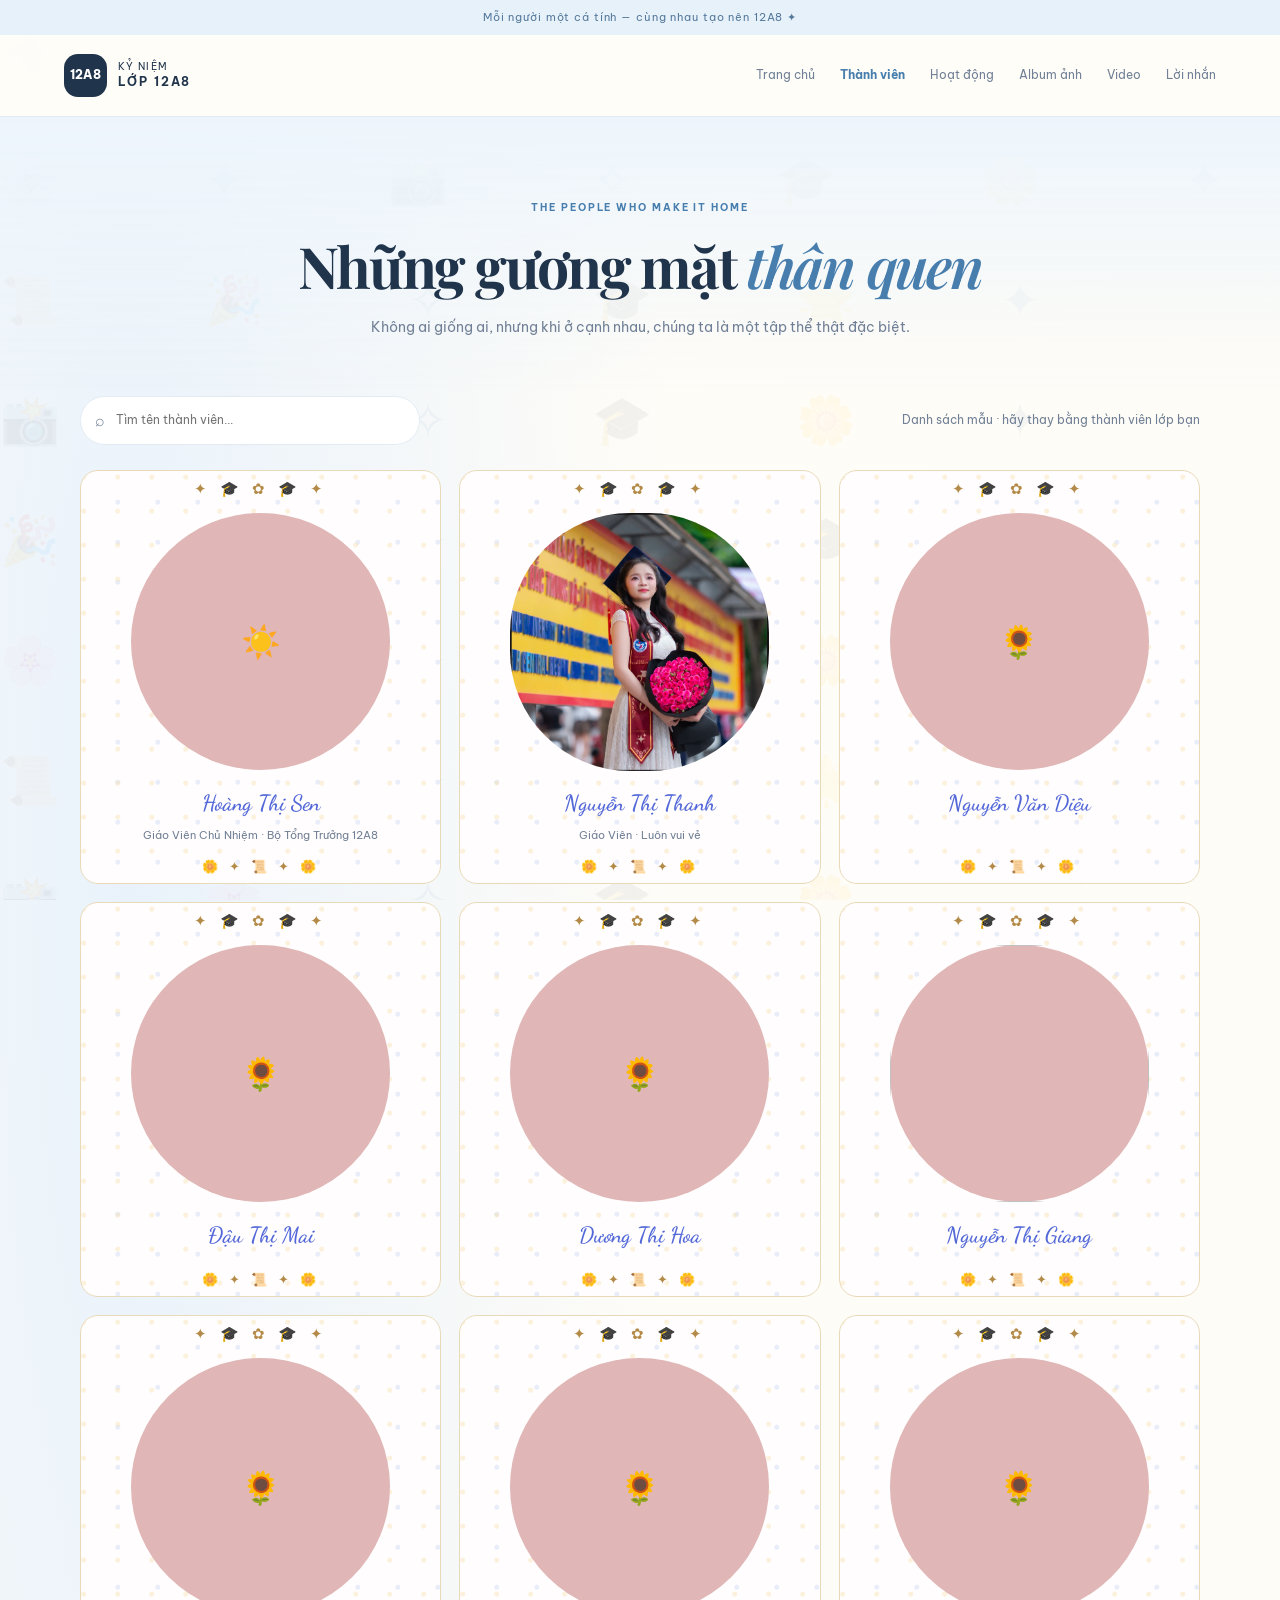
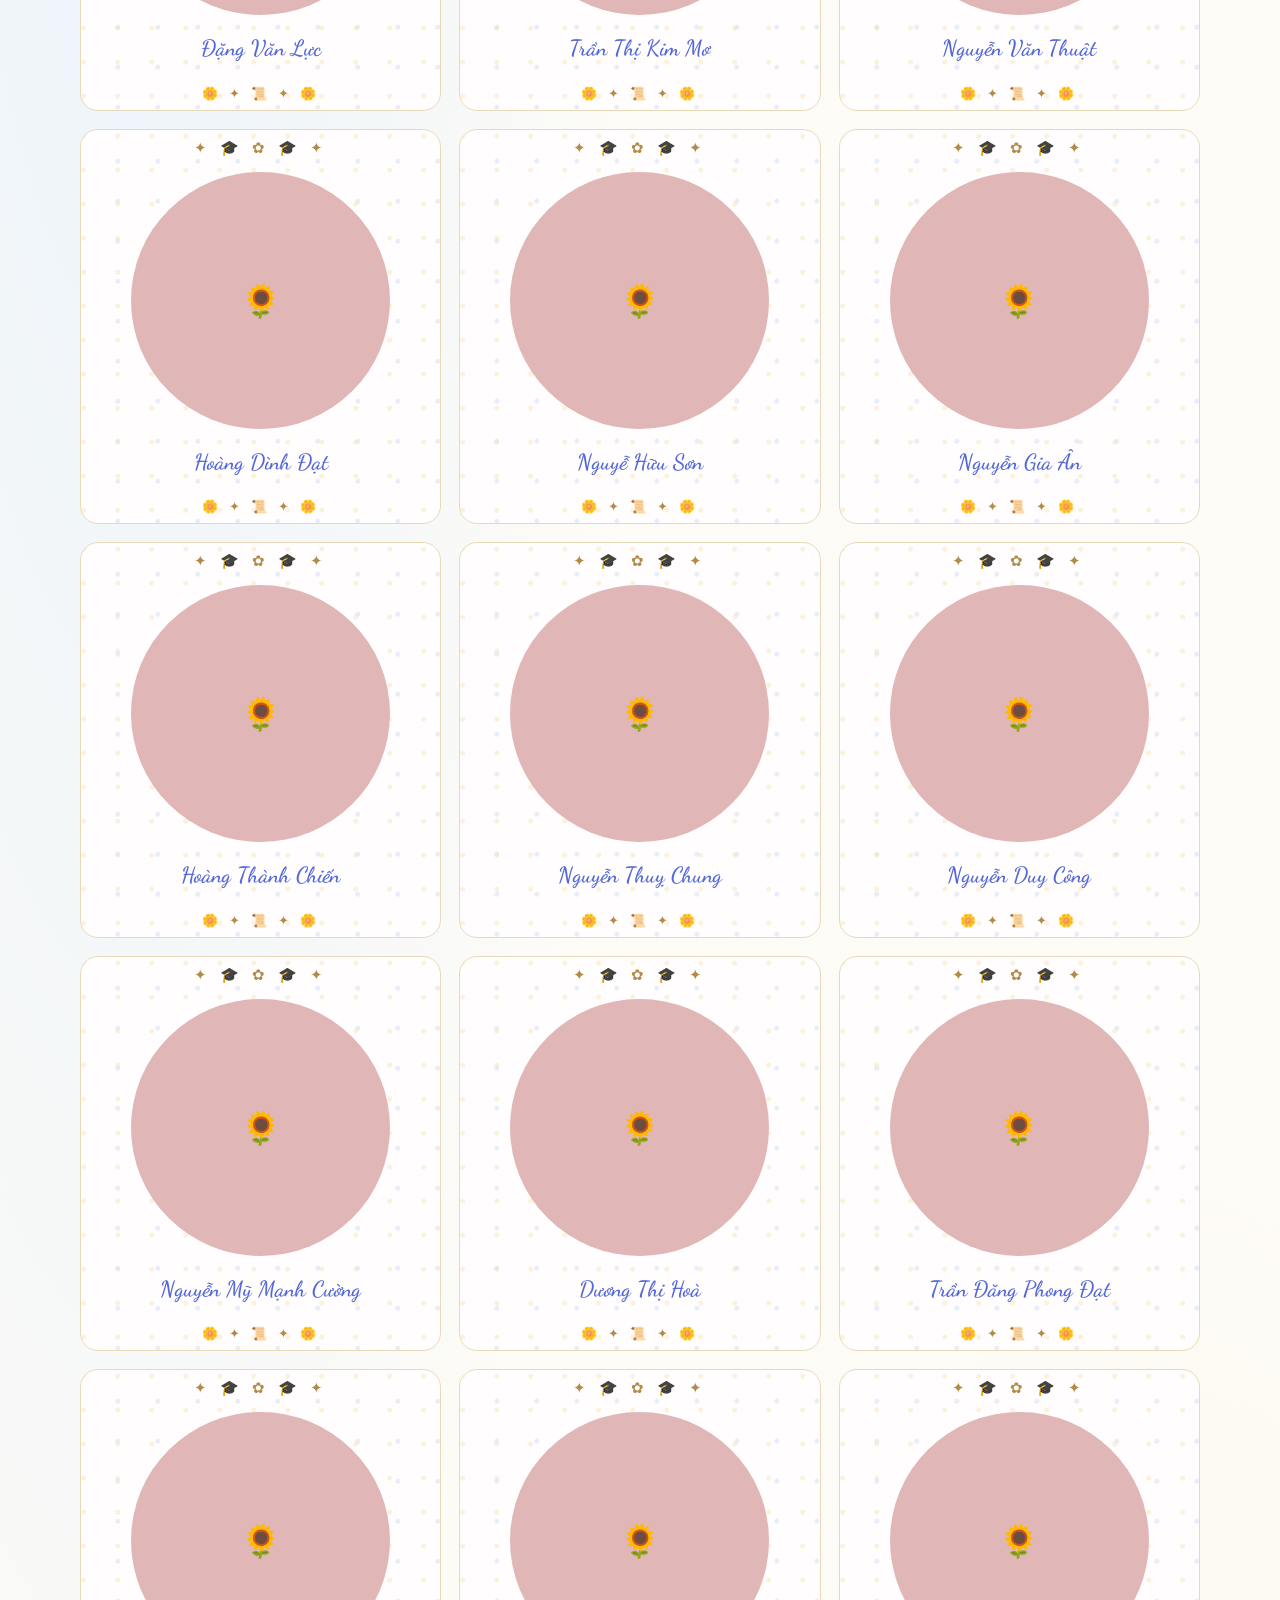
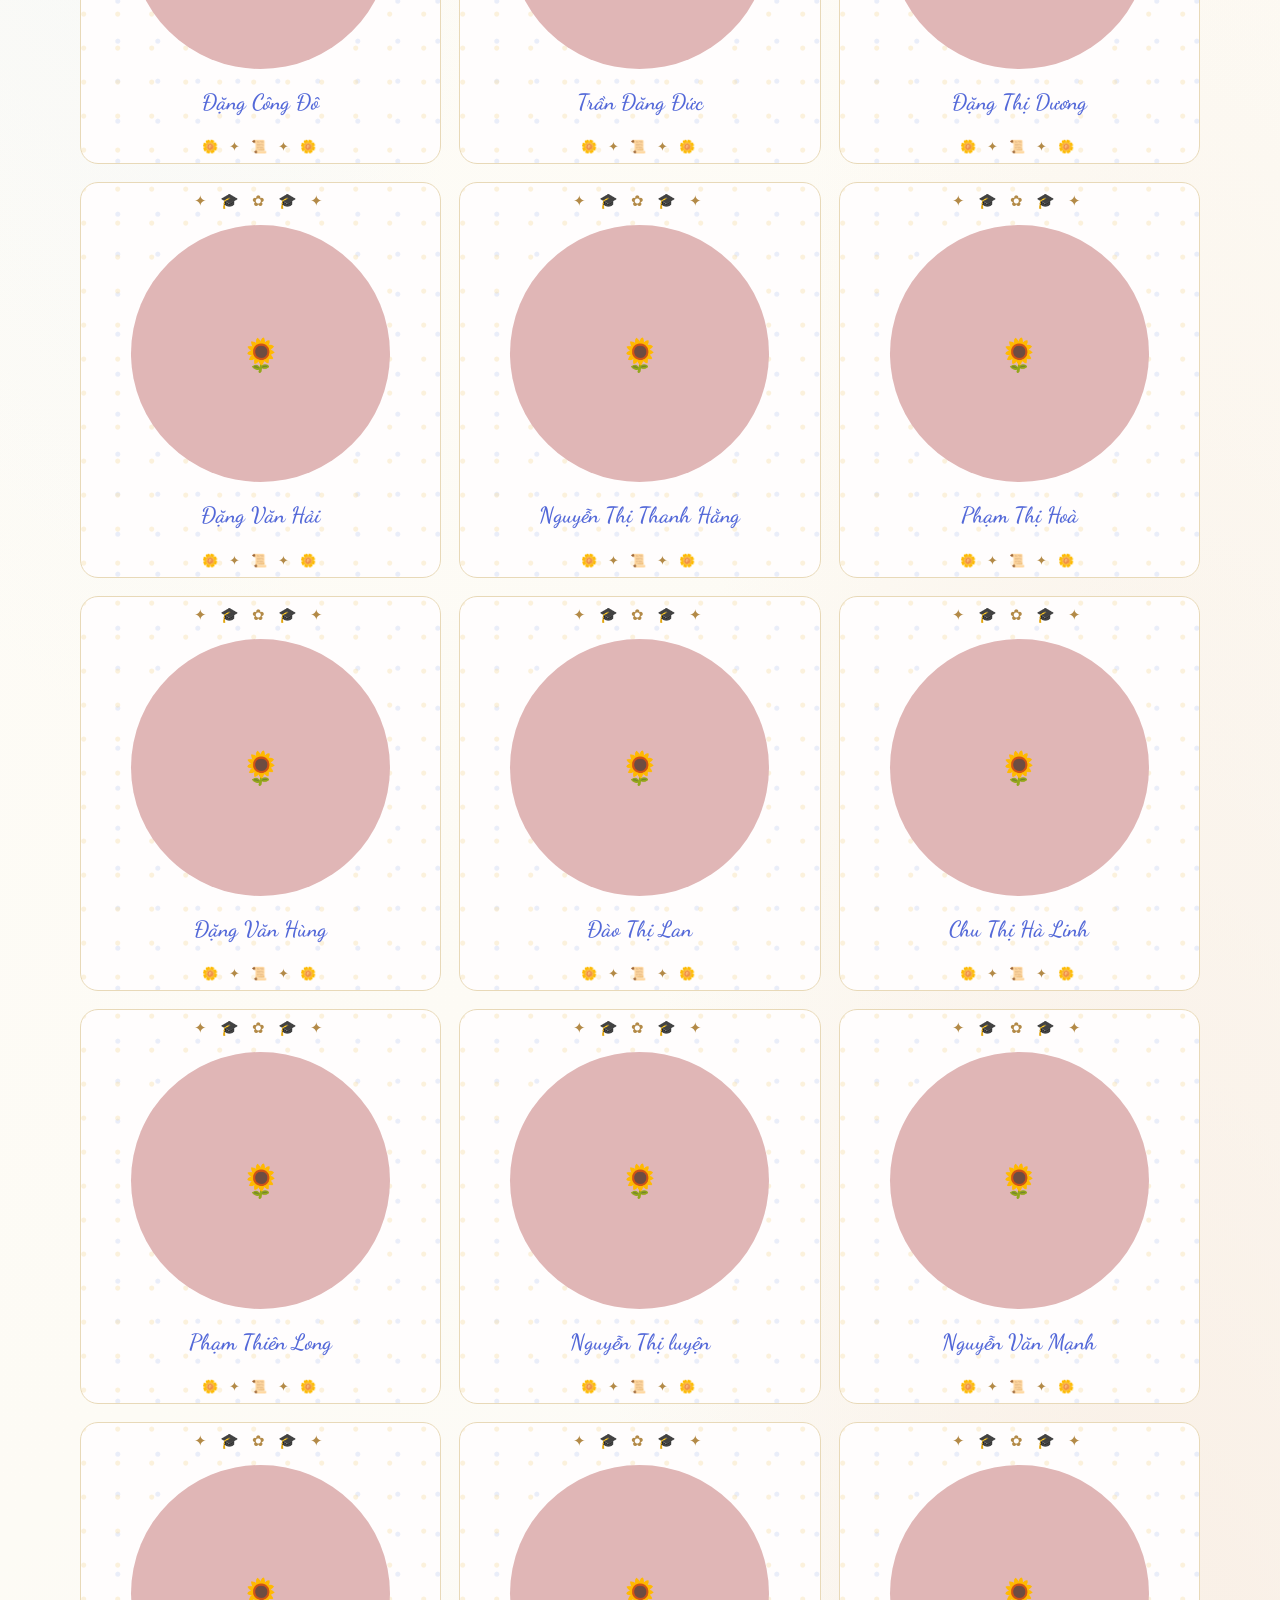
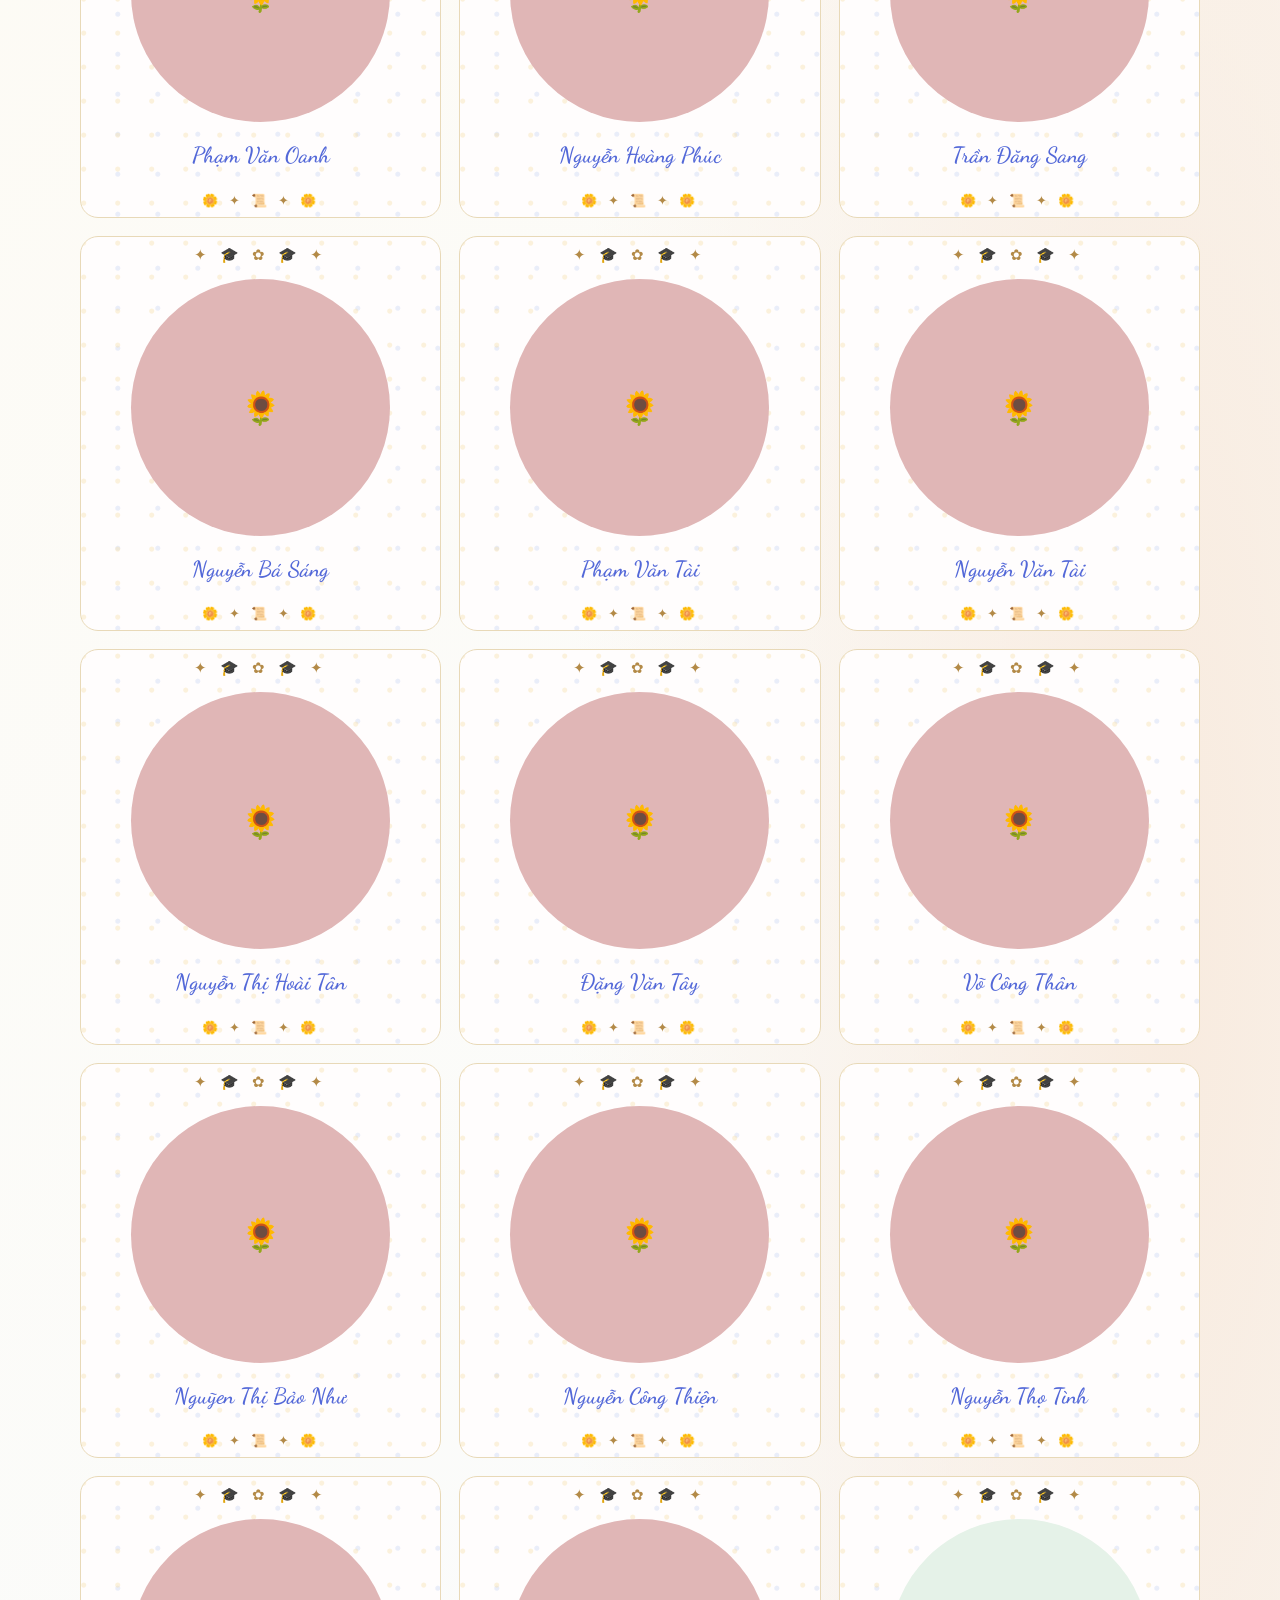
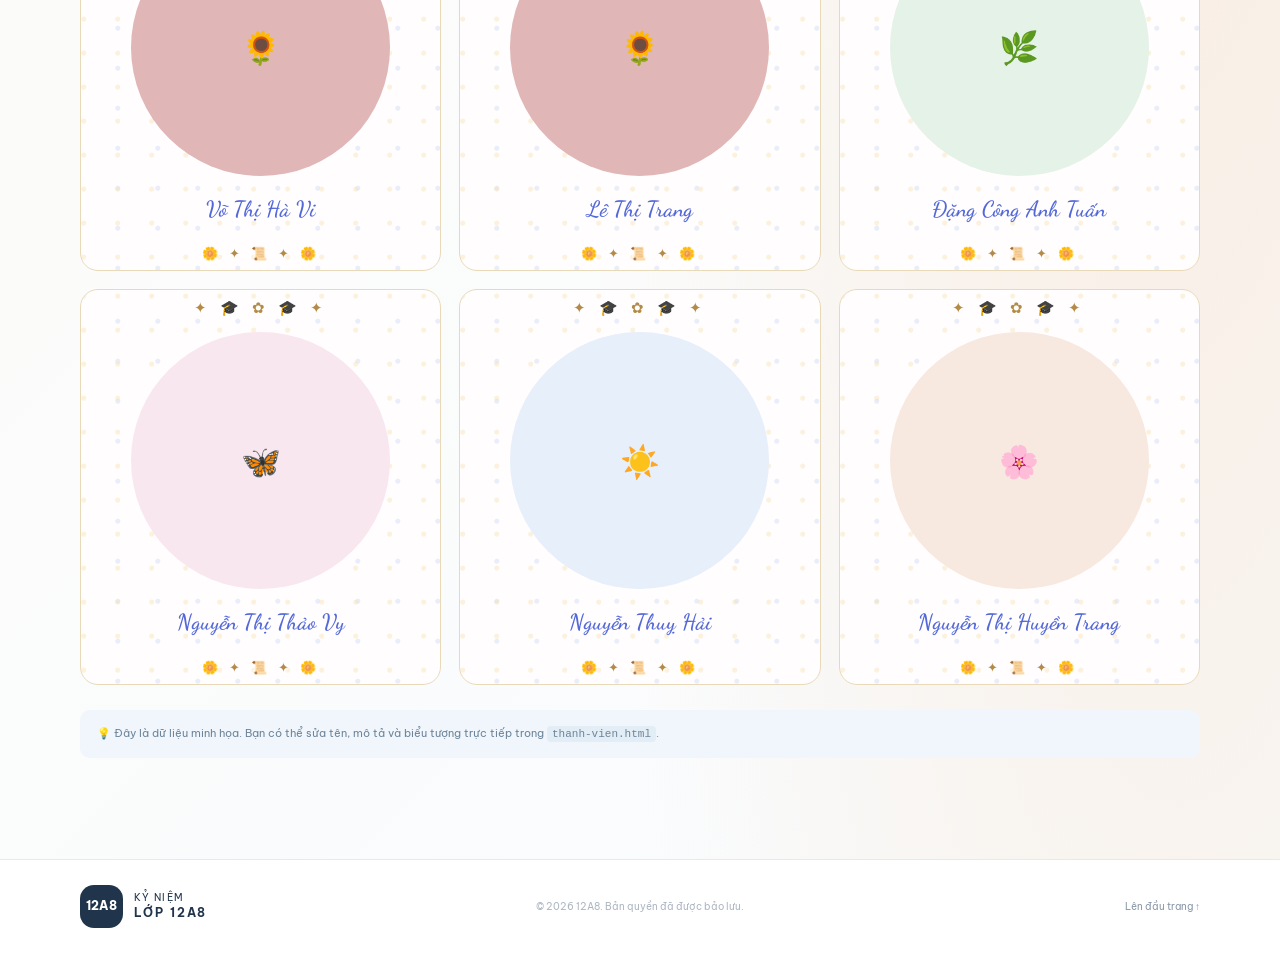
==== thanh-vien.html @ 81871ee1 "Cập nhật: sửa đường dẫn CSS & thêm .nojekyll" ====
<!doctype html>
<html lang="vi">
  <head>
    <meta charset="utf-8">
    <meta name="viewport" content="width=device-width, initial-scale=1">
    <title>Thành viên | Kỷ niệm lớp 12A8</title>
    <link rel="preconnect" href="https://fonts.googleapis.com">
    <link rel="preconnect" href="https://fonts.gstatic.com" crossorigin>
    <link href="https://fonts.googleapis.com/css2?family=Be+Vietnam+Pro:wght@400;500;600;700;800&family=Dancing+Script:wght@500;600;700&family=Playfair+Display:wght@600;700&display=swap" rel="stylesheet">
    <link rel="stylesheet" href="assets/style.css">
    <script defer src="assets/app.js"></script>
  </head>
  <body id="top">
    <div class="announcement">Mỗi người một cá tính — cùng nhau tạo nên 12A8 ✦</div>
    <header class="site-header">
      <a class="brand" href="index.html"><span class="brand-mark">12A8</span><span>KỶ NIỆM <b>LỚP 12A8</b></span></a>
      <button class="menu-toggle" aria-label="Mở menu" aria-expanded="false">☰</button>
      <nav class="nav">
        <a href="index.html">Trang chủ</a>
        <a class="active" href="thanh-vien.html">Thành viên</a>
        <a href="hoat-dong.html">Hoạt động</a>
        <a href="album.html">Album ảnh</a>
        <a href="video.html">Video</a>
        <a href="loi-nhan.html">Lời nhắn</a>
      </nav>
    </header>
    <main>
      <section class="page-hero"><span class="eyebrow">THE PEOPLE WHO MAKE IT HOME</span>
        <h1>Những gương mặt <em>thân quen</em></h1>
        <p>Không ai giống ai, nhưng khi ở cạnh nhau, chúng ta là một tập thể thật đặc biệt.</p>
      </section>
      <section class="section wrap">
        <div class="toolbar"><label class="search-box">⌕ <input id="memberSearch" type="search" placeholder="Tìm tên thành viên..."></label><span class="muted" id="memberCount">Danh sách mẫu · hãy thay bằng thành viên lớp bạn</span></div>
        <div class="member-grid" id="memberGrid">
          <article class="member-card">
            <div class="member-avatar avatar-a">☀️</div>
            <h3>Hoàng Thị Sen</h3>
            <p>Giáo Viên Chủ Nhiệm · Bộ Tổng Trưởng 12A8</p>
          </article>
          <article class="member-card">
            <div class="member-avatar avatar-b">
              <img src="assets/image.png" alt=>
            </div>
            <h3>Nguyễn Thị Thanh</h3>
            <p>Giáo Viên · Luôn vui vẻ</p>
          </article>
          <article class="member-card">
            <div class="member-avatar avatar-a">🌻</div>
            <h3>Nguyễn Văn Diệu</h3>
            <p></p>
          </article>
          <article class="member-card">
            <div class="member-avatar avatar-a">🌻</div>
            <h3>Đậu Thị Mai</h3>
            <p></p>
          </article>
          <article class="member-card">
            <div class="member-avatar avatar-a">🌻</div>
            <h3>Dương Thị Hoa</h3>
            <p></p>
          </article>
          <article class="member-card">
            <div class="member-avatar avatar-a"><img src="https://6aec8e7f636bf09493c4858d.imgix.net/sandbox/nguyenthigiang.png" alt="" /></div>
            <h3>Nguyễn Thị Giang</h3>
            <p></p>
          </article>
          <article class="member-card">
            <div class="member-avatar avatar-a">🌻</div>
           <h3>Đặng Văn Lực</h3>
            <p></p>
          </article>
          <article class="member-card">
            <div class="member-avatar avatar-a">🌻</div>
            <h3>Trần Thị Kim Mơ</h3>
            <p></p>
          </article>
          <article class="member-card">
            <div class="member-avatar avatar-a">🌻</div>
            <h3>Nguyễn Văn Thuật</h3>
            <p></p>
          </article>
          <article class="member-card">
            <div class="member-avatar avatar-a">🌻</div>
            <h3>Hoàng Dình Đạt</h3>
            <p></p>
          </article>
          <article class="member-card">
            <div class="member-avatar avatar-a">🌻</div>
            <h3>Nguyễ Hữu Sơn</h3>
            <p></p>
          </article>
          <article class="member-card">
            <div class="member-avatar avatar-a">🌻</div>
            <h3>Nguyễn Gia Ân</h3>
            <p></p>
          </article>
          <article class="member-card">
            <div class="member-avatar avatar-a">🌻</div>
            <h3>Hoàng Thành Chiến</h3>
            <p></p>
          </article>
          <article class="member-card">
            <div class="member-avatar avatar-a">🌻</div>
            <h3>Nguyễn Thuỵ Chung</h3>
            <p></p>
          </article>
          <article class="member-card">
            <div class="member-avatar avatar-a">🌻</div>
            <h3>Nguyễn Duy Công</h3>
            <p></p>
          </article>
          <article class="member-card">
            <div class="member-avatar avatar-a">🌻</div>
            <h3>Nguyễn Mỹ Mạnh Cường</h3>
            <p></p>
          </article>
          <article class="member-card">
            <div class="member-avatar avatar-a">🌻</div>
            <h3>Dương Thị Hoà</h3>
            <p></p>
          </article>
          <article class="member-card">
            <div class="member-avatar avatar-a">🌻</div>
            <h3>Trần Đăng Phong Đạt</h3>
            <p></p>
          </article>
          <article class="member-card">
            <div class="member-avatar avatar-a">🌻</div>
            <h3>Đặng Công Đô</h3>
            <p></p>
          </article>
          <article class="member-card">
            <div class="member-avatar avatar-a">🌻</div>
            <h3>Trần Đăng Đức</h3>
            <p></p>
          </article>
          <article class="member-card">
            <div class="member-avatar avatar-a">🌻</div>
            <h3>Đặng Thị Dương</h3>
            <p></p>
          </article>
          <article class="member-card">
            <div class="member-avatar avatar-a">🌻</div>
            <h3>Đặng Văn Hải</h3>
            <p></p>
          </article>
          <article class="member-card">
            <div class="member-avatar avatar-a">🌻</div>
            <h3>Nguyễn Thị Thanh Hằng</h3>
            <p></p>
          </article>
          <article class="member-card">
            <div class="member-avatar avatar-a">🌻</div>
            <h3>Phạm Thị Hoà</h3>
            <p></p>
          </article>
          <article class="member-card">
            <div class="member-avatar avatar-a">🌻</div>
            <h3>Đặng Văn Hùng</h3>
            <p></p>
          </article>
          <article class="member-card">
            <div class="member-avatar avatar-a">🌻</div>
            <h3>Đào Thị Lan</h3>
            <p></p>
          </article>
          <article class="member-card">
            <div class="member-avatar avatar-a">🌻</div>
            <h3>Chu Thị Hà Linh</h3>
            <p></p>
          </article>
          <article class="member-card">
            <div class="member-avatar avatar-a">🌻</div>
            <h3>Phạm Thiên Long</h3>
            <p></p>
          </article>
          <article class="member-card">
            <div class="member-avatar avatar-a">🌻</div>
            <h3>Nguyễn Thị luyện</h3>
            <p></p>
          </article>
          <article class="member-card">
            <div class="member-avatar avatar-a">🌻</div>
            <h3>Nguyễn Văn Mạnh</h3>
            <p></p>
          </article>
          <article class="member-card">
            <div class="member-avatar avatar-a">🌻</div>
            <h3>Phạm Văn Oanh</h3>
            <p></p>
          </article>
          <article class="member-card">
            <div class="member-avatar avatar-a">🌻</div>
            <h3>Nguyễn Hoàng Phúc</h3>
            <p></p>
          </article>
          <article class="member-card">
            <div class="member-avatar avatar-a">🌻</div>
            <h3>Trần Đăng Sang</h3>
            <p></p>
          </article>
          <article class="member-card">
            <div class="member-avatar avatar-a">🌻</div>
            <h3>Nguyễn Bá Sáng</h3>
            <p></p>
          </article>
          <article class="member-card">
            <div class="member-avatar avatar-a">🌻</div>
            <h3>Phạm Văn Tài</h3>
            <p></p>
          </article>
          <article class="member-card">
            <div class="member-avatar avatar-a">🌻</div>
            <h3>Nguyễn Văn Tài</h3>
            <p></p>
          </article>
          <article class="member-card">
            <div class="member-avatar avatar-a">🌻</div>
            <h3>Nguyễn Thị Hoài Tân</h3>
            <p></p>
          </article>
          <article class="member-card">
            <div class="member-avatar avatar-a">🌻</div>
            <h3>Đặng Văn Tây</h3>
            <p></p>
          </article>
          <article class="member-card">
            <div class="member-avatar avatar-a">🌻</div>
            <h3>Võ Công Thân</h3>
            <p></p>
          </article>
          <article class="member-card">
            <div class="member-avatar avatar-a">🌻</div>
            <h3>Nguỹen Thị Bảo Như</h3>
            <p></p>
          </article>
          <article class="member-card">
            <div class="member-avatar avatar-a">🌻</div>
            <h3>Nguyễn Công Thiện</h3>
            <p></p>
          </article>
          <article class="member-card">
            <div class="member-avatar avatar-a">🌻</div>
            <h3>Nguyễn Thọ Tình</h3>
            <p></p>
          </article>
          <article class="member-card">
            <div class="member-avatar avatar-a">🌻</div>
            <h3>Võ Thị Hà Vi</h3>
            <p></p>
          </article>
          <article class="member-card">
            <div class="member-avatar avatar-a">🌻</div>
            <h3>Lê Thị Trang</h3>
            <p></p>
          </article>
          <article class="member-card">
            <div class="member-avatar avatar-b">🌿</div>
            <h3>Đặng Công Anh Tuấn</h3>
            <p></p>
          </article>
          <article class="member-card">
            <div class="member-avatar avatar-c">🦋</div>
            <h3>Nguyễn Thị Thảo Vy</h3>
            <p></p>
          </article>
          <article class="member-card">
            <div class="member-avatar avatar-d">☀️</div>
            <h3>Nguyễn Thuỵ Hải</h3>
            <p></p>
          </article>
          <article class="member-card">
            <div class="member-avatar avatar-e">🌸</div>
            <h3>Nguyễn Thị Huyền Trang</h3>
            <p></p>
          </article>
        </div>
        <p class="tip">💡 Đây là dữ liệu minh họa. Bạn có thể sửa tên, mô tả và biểu tượng trực tiếp trong <code>thanh-vien.html</code>.</p>
      </section>
    </main>
    <footer class="footer">
      <div class="wrap footer-inner footer-members">
        <a class="brand" href="index.html"><span class="brand-mark">12A8</span><span>KỶ NIỆM <b>LỚP 12A8</b></span></a>
        <p class="copyright-line">© <span class="copyright-year"></span> 12A8. Bản quyền đã được bảo lưu.</p>
        <a href="#top">Lên đầu trang ↑</a>
      </div>
    </footer>
  </body>
</html>
---- assets/style.css ----
/* KỶ NIỆM LỚP 12A8 — pastel editorial theme */
:root {
  --ink:#20344b;
  --muted:#718096;
  --blue:#8eb8df;
  --blue-dark:#477eae;
  --pale:#edf5fc;
  --cream:#fffdf8;
  --line:#e2ebf3;
  --pink:#f6dfe5;
  --shadow:0 18px 55px rgba(53,91,126,.12)
}
* {
  box-sizing:border-box
}
html {
  scroll-behavior:smooth
}
body {
  position:relative;
  isolation:isolate;
  margin:0;
  background:
    radial-gradient(ellipse at 10% 12%,#e9f2fb 0,transparent 34rem),
    radial-gradient(ellipse at 92% 78%,#f8ebdf 0,transparent 38rem),
    linear-gradient(135deg,#fffdf8,#fdfbf5 55%,#f9fcff);
  color:var(--ink);
  font-family:"Be Vietnam Pro",sans-serif;
  line-height:1.7
}
body::before {
  content:"🎓　✦　📜　✧　🌟　🎓　🌸　✦　📸　✧　🎓　🌼　✦　📜　🎉　✧　🎓　🌟　✦　📸　🌸　✧　🎓　🌼　✦　🎉　📜　✧　🌟　🎓　✦　🌸　📸　✧　🎓　🌼　✦　📜　🎉　✧　🎓　🌟　✦　📸　🌸　✧　🎓　🌼";
  position:fixed;
  inset:0;
  z-index:-1;
  overflow:hidden;
  color:#477eae;
  opacity:.055;
  font-size:clamp(24px,4vw,48px);
  line-height:2.5;
  letter-spacing:clamp(10px,4vw,48px);
  pointer-events:none;
  user-select:none
}
a {
  color:inherit;
  text-decoration:none
}
img {
  display:block;
  max-width: 400%;
  max-height: 260px;
}
button,input,textarea {
  font:inherit
}
.announcement {
  text-align:center;
  padding:8px 16px;
  background:#e7f1fa;
  color:#54799b;
  font-size:11px;
  letter-spacing:.08em
}
.site-header {
  height:82px;
  padding:0 max(5vw,22px);
  display:flex;
  align-items:center;
  justify-content:space-between;
  background:rgba(255,253,248,.94);
  border-bottom:1px solid var(--line);
  position:sticky;
  top:0;
  z-index:20;
  backdrop-filter:blur(14px)
}
.brand {
  display:flex;
  align-items:center;
  gap:11px;
  font-size:10px;
  letter-spacing:.13em;
  line-height:1.4
}
.brand b {
  display:block;
  font-size:12px;
  letter-spacing:.16em
}
.brand-mark {
  width:43px;
  height:43px;
  border-radius:14px;
  background:var(--ink);
  color:white;
  display:grid;
  place-items:center;
  font-size:12px;
  font-weight:800;
  letter-spacing:.04em
}
.nav {
  display:flex;
  gap:25px;
  align-items:center
}
.nav a {
  font-size:12px;
  color:#718096;
  transition:.2s
}
.nav a:hover,.nav a.active {
  color:var(--blue-dark);
  font-weight:700
}
.menu-toggle {
  display:none;
  border:0;
  background:var(--pale);
  border-radius:10px;
  padding:8px 12px;
  color:var(--ink);
  font-size:20px
}
.wrap {
  width:min(1120px,90%);
  margin-inline:auto
}
.hero {
  width:min(1120px,90%);
  margin:70px auto 65px;
  display:grid;
  grid-template-columns:1fr 1fr;
  gap:60px;
  align-items:center;
  min-height:475px
}
.eyebrow {
  font-size:10px;
  font-weight:700;
  letter-spacing:.19em;
  color:var(--blue-dark)
}
h1,h2,p {
  margin-top:0
}
.h3 {
  font-style: oblique;
}
.hero h1,.page-hero h1 {
  font-family:"Playfair Display",serif;
  font-size:clamp(42px,5.5vw,69px);
  line-height:1.12;
  letter-spacing:-.04em;
  margin:22px 0
}
.hero h1 em,.page-hero h1 em,h2 em {
  color:var(--blue-dark);
  font-weight:600
}
.hero-copy>p,.page-hero>p {
  max-width:490px;
  color:var(--muted);
  font-size:14px;
  line-height:2
}
.hero-actions {
  display:flex;
  align-items:center;
  gap:25px;
  margin-top:28px
}
.btn {
  display:inline-flex;
  align-items:center;
  justify-content:center;
  gap:14px;
  border-radius:999px;
  padding:13px 21px;
  font-size:12px;
  font-weight:700;
  border:1px solid transparent;
  cursor:pointer;
  transition:.2s
}
.btn:hover {
  transform:translateY(-2px)
}
.btn-primary {
  background:var(--ink);
  color:white;
  box-shadow:0 10px 22px #20344b22
}
.btn-outline {
  border-color:#b8cfe2;
  color:var(--blue-dark);
  background:white
}
.text-link {
  font-size:12px;
  font-weight:700;
  color:var(--blue-dark)
}
.hero-note {
  display:flex;
  align-items:center;
  gap:12px;
  margin-top:40px;
  color:#8493a4;
  font-size:10px
}
.avatar-stack {
  display:flex
}
.avatar-stack i {
  font-style:normal;
  width:27px;
  height:27px;
  border-radius:50%;
  display:grid;
  place-items:center;
  background:#e5f0fa;
  border:2px solid var(--cream);
  margin-right:-6px
}
.hero-art {
  height:420px;
  position:relative;
  display:grid;
  place-items:center
}
.sun {
  position:absolute;
  width:330px;
  height:330px;
  border-radius:50%;
  background:#f5e9dc;
  right:5%;
  top:5%
}
.photo-frame {
  width:75%;
  height:82%;
  border:0;
  padding:12px 12px 42px;
  background:white;
  box-shadow:var(--shadow);
  transform:rotate(4deg);
  position:relative;
  z-index:1;
  cursor:pointer
}
.photo-frame:focus-visible {
  outline:3px solid var(--blue-dark);
  outline-offset:5px
}
.photo-frame img {
  width:100%;
  height:100%;
  object-fit:cover;
  transition:opacity .35s ease
}
.photo-label {
  position:absolute;
  bottom:9px;
  left:0;
  right:0;
  text-align:center;
  font-family:"Playfair Display",serif;
  font-style:italic;
  color:#718096
}
.float-tag {
  position:absolute;
  z-index:2;
  background:white;
  padding:10px 15px;
  border-radius:12px;
  box-shadow:var(--shadow);
  font-size:11px;
  color:var(--blue-dark)
}
.tag-one {
  top:15%;
  left:0;
  transform:rotate(-15deg)
}
.tag-two {
  right:0;
  bottom:15px;
  transform:rotate(15deg)
}
.scribble {
  position:absolute;
  right:5%;
  top:0;
  font-size:65px;
  color:#d9aeb9;
  transform:rotate(15deg)
}
.stats {
  display:grid;
  grid-template-columns:repeat(4,1fr);
  border-block:1px solid var(--line);
  padding:26px 0;
  margin-bottom:95px
}
.stats div {
  display:flex;
  align-items:center;
  justify-content:center;
  gap:12px;
  border-right:1px solid var(--line)
}
.stats div:last-child {
  border:0
}
.stats strong {
  font-family:"Playfair Display",serif;
  font-size:24px;
  color:var(--blue-dark)
}
.stats span {
  font-size:11px;
  color:var(--muted)
}
.section {
  padding:0 0 90px
}
.section-heading {
  display:flex;
  justify-content:space-between;
  align-items:end;
  gap:20px;
  margin-bottom:30px
}
.section-heading h2,.message-form h2 {
  font-family:"Playfair Display",serif;
  font-size:clamp(27px,3.2vw,39px);
  line-height:1.2;
  margin:10px 0 0
}
.feature-grid {
  display:grid;
  grid-template-columns:1.35fr 1fr 1fr;
  gap:18px
}
.feature-card {
  height:310px;
  position:relative;
  overflow:hidden;
  border-radius:17px;
  background:var(--pale)
}
.feature-card img {
  width:100%;
  height:100%;
  object-fit:cover;
  transition:transform .5s
}
.feature-card:hover img {
  transform:scale(1.06)
}
.card-shade {
  position:absolute;
  inset:30% 0 0;
  background:linear-gradient(transparent,#14283ddd)
}
.feature-caption {
  position:absolute;
  bottom:22px;
  left:22px;
  right:18px;
  color:white;
  display:grid;
  gap:7px
}
body {
    margin: 0;
}
body {
    margin: 0;
}
/*đây là css cho ảnh động khi lướt xuống*/
.banner {
    width: 100%;
    height: auto;
    transform:translate3d(0,var(--banner-shift,0px),0);
    opacity:var(--banner-opacity,1);
    will-change:transform
}
.banner img {
    width: 100%;
    height: auto;
    max-width: 100%;
    max-height: none;
    object-fit: contain;
}

.content {
    padding: 30px;
}
.feature-caption small {
  font-size:9px;
  letter-spacing:.16em;
  opacity:.8
}
.feature-caption b {
  font-family:"Playfair Display",serif;
  font-size:19px
}
.quote-band {
  background:#eaf3fa;
  text-align:center;
  padding:65px 20px;
  margin-bottom:80px
}
.quote-band span {
  font-family:Georgia,serif;
  font-size:55px;
  color:#8fb4d5;
  line-height:.8
}
.quote-band p {
  font-family:"Playfair Display",serif;
  font-size:clamp(22px,3vw,32px);
  line-height:1.5;
  margin:12px 0;
  color:#35516b
}
.quote-band small {
  font-size:9px;
  letter-spacing:.2em;
  color:#7893aa
}
.muted {
  color:var(--muted);
  font-size:12px
}
.max-copy {
  max-width:570px;
  line-height:2
}
.footer {
  border-top:1px solid var(--line);
  padding:25px 0;
  background:#fff
}
.footer-inner {
  display:grid;
  grid-template-columns:1fr auto auto 1fr;
  align-items:center;
  gap:12px;
}
.footer-home {
  display:grid;
  grid-template-columns:1fr auto 1fr;
  text-align:center
}
.footer-inner > :last-child {
  justify-self:end
}
.footer-members {
  grid-template-columns:1fr auto 1fr
}
.footer-members > :first-child {
  grid-column:1;
  justify-self:start
}
.footer-members > .copyright-line {
  grid-column:2
}
.footer-members > :last-child {
  grid-column:3;
  grid-row:1;
  justify-self:end
}
.footer-activities {
  grid-template-columns:1fr auto 1fr
}
.footer-activities > :last-child {
  grid-column:3;
  justify-self:end
}
.footer-album {
  grid-template-columns:1fr auto 1fr
}
.footer-album > :last-child {
  grid-column:3;
  justify-self:end
}
.footer-video {
  grid-template-columns:1fr auto 1fr
}
.footer-video > :last-child {
  grid-column:3;
  justify-self:end
}
.footer-messages {
  grid-template-columns:1fr auto 1fr
}
.footer-messages > :last-child {
  grid-column:3;
  justify-self:end
}
.footer p,.footer a:not(.brand) {
  font-size:10px;
  color:#8a98a8;
  margin:0
}
.footer .copyright-line {
  opacity:.7;
  white-space:nowrap
}
.page-hero {
  text-align:center;
  padding:75px 20px 55px;
  background:linear-gradient(180deg,#edf5fc,transparent)
}
.page-hero h1 {
  font-size:clamp(38px,5vw,57px);
  margin:15px 0
}
.page-hero>p {
  margin:0 auto;
  max-width:620px
}
.toolbar {
  display:flex;
  justify-content:space-between;
  align-items:center;
  gap:20px;
  margin-bottom:25px
}
.search-box {
  display:flex;
  align-items:center;
  gap:9px;
  padding:10px 14px;
  border:1px solid var(--line);
  border-radius:999px;
  background:white;
  color:var(--muted);
  width:min(340px,100%)
}
.search-box input {
  border:0;
  outline:0;
  width:100%;
  font-size:12px
}
.member-grid {
  display:grid;
  grid-template-columns:repeat(3,1fr);
  gap:18px
}
.member-card {
  position:relative;
  overflow:hidden;
  background:
    radial-gradient(circle at 8% 18%,#f6dfaa66 0 2px,transparent 3px),
    radial-gradient(circle at 92% 78%,#c9d6f366 0 2px,transparent 3px),
    #fffdfd;
  background-size:34px 34px,40px 40px,auto;
  border:1px solid #e8d9b8;
  border-radius:18px;
  padding:42px 25px 38px;
  text-align:center;
  transition:.2s
}
.member-card::before {
  content:"✦  🎓  ✿  🎓  ✦";
  position:absolute;
  top:10px;
  left:0;
  right:0;
  color:#b38a47;
  font-size:15px;
  letter-spacing:5px;
  line-height:1;
  text-shadow:0 1px 5px #fff;
  pointer-events:none
}
.member-card::after {
  content:"🌼  ✦  📜  ✦  🌼";
  position:absolute;
  bottom:10px;
  left:0;
  right:0;
  color:#b38a47;
  font-size:13px;
  letter-spacing:4px;
  line-height:1;
  text-shadow:0 1px 5px #fff;
  pointer-events:none
}
.member-card:hover {
  transform:translateY(-4px);
  box-shadow:0 12px 30px #876b3b24
}
.member-avatar {
  width: 259px;
  height: 257px;
  border-radius:50%;
  display:grid;
  place-items:center;
  font-size:32px;
  margin:0 auto 15px
}
.member-avatar img {
  width:100%;
  height: 100%;
  border-radius: 120px;
  object-fit:cover
}
.avatar-a {
  background:#e0b6b6
}
.avatar-b {
  background:#e5f2e8
}
.avatar-c {
  background:#f9e7ef
}
.avatar-d {
  background:#e6effa
}
.avatar-e {
  background:#f7e9e0
}
.avatar-f {
  background:#e8e8f8
}
.member-card h3 {
  font-family:"Dancing Script",cursive;
  font-size:22px;
  font-weight:600;
  color:#5368d8;
  margin:0 0 4px
}
.member-card p {
  font-size:11px;
  color:var(--muted);
  margin:0
}
.tip {
  margin-top:25px;
  padding:14px 17px;
  background:#f0f6fb;
  border-radius:10px;
  color:#6d849a;
  font-size:11px
}
.tip code,.video-aside code {
  background:#e2edf6;
  padding:2px 5px;
  border-radius:4px
}
.timeline {
  max-width:850px;
  margin:auto
}
.timeline-item {
  display:grid;
  grid-template-columns:1fr 1fr;
  gap:45px;
  align-items:center;
  position:relative;
  margin-bottom:65px
}
.timeline-item.reverse .timeline-photo {
  order:2
}
.timeline-item.reverse>div:last-child {
  order:1
}
.timeline-photo {
  height:260px;
  border-radius:16px;
  overflow:hidden
}
.timeline-photo img {
  width:100%;
  height:100%;
  object-fit:cover
}
.timeline-item small {
  font-size:9px;
  letter-spacing:.14em;
  color:var(--blue-dark);
  font-weight:700
}
.timeline-item h2 {
  font-family:"Playfair Display",serif;
  font-size:27px;
  margin:10px 0
}
.timeline-item p {
  font-size:12px;
  color:var(--muted);
  line-height:2
}
.timeline-dot {
  position:absolute;
  left:calc(50% - 14px);
  top:15px;
  background:var(--ink);
  color:white;
  border-radius:50%;
  width:29px;
  height:29px;
  display:grid;
  place-items:center;
  font-size:9px;
  z-index:2
}
.filter-row {
  display:flex;
  justify-content:center;
  gap:10px;
  margin-bottom:30px;
  flex-wrap:wrap
}
.filter-btn {
  border:1px solid var(--line);
  background:white;
  color:#7b8b9d;
  border-radius:99px;
  padding:8px 17px;
  font-size:11px;
  cursor:pointer
}
.filter-btn.active,.filter-btn:hover {
  background:var(--ink);
  color:white;
  border-color:var(--ink)
}
.gallery-grid {
  display:grid;
  grid-template-columns:repeat(3,1fr);
  grid-auto-rows:220px;
  gap:15px
}
.gallery-item {
  position:relative;
  border:0;
  padding:0;
  border-radius:13px;
  overflow:hidden;
  cursor:pointer;
  background:#e6eff7;
  text-align:left
}
.gallery-item.tall {
  grid-row:span 2
}
.gallery-item img {
  width:100%;
  height:100%;
  object-fit:cover;
  transition:.4s
}
.gallery-item:hover img {
  transform:scale(1.06)
}
.gallery-item span {
  position:absolute;
  bottom:0;
  left:0;
  right:0;
  padding:30px 15px 13px;
  color:white;
  font-size:12px;
  font-weight:600;
  background:linear-gradient(transparent,#162b40b8)
}
.lightbox {
  display:none;
  position:fixed;
  inset:0;
  background:#0e1b2bea;
  z-index:50;
  align-items:center;
  justify-content:center;
  padding:50px
}
.lightbox.open {
  display:flex
}
.lightbox img {
  max-height:85vh;
  max-width:90vw;
  border-radius:10px;
  box-shadow:var(--shadow)
}
.lightbox-nav {
  position:absolute;
  top:50%;
  transform:translateY(-50%);
  width:48px;
  height:58px;
  display:grid;
  place-items:center;
  border:1px solid #ffffff66;
  border-radius:14px;
  background:#ffffff20;
  color:white;
  font-size:42px;
  line-height:1;
  cursor:pointer;
  transition:background .2s
}
.lightbox-nav:hover {
  background:#ffffff40
}
.lightbox-prev {
  left:20px
}
.lightbox-next {
  right:20px
}
.lightbox-close {
  position:absolute;
  right:25px;
  top:15px;
  border:0;
  background:transparent;
  color:white;
  font-size:42px;
  cursor:pointer
}
@media(max-width:600px) {
  .lightbox {
    padding:55px 12px
  }
  .lightbox-nav {
    top:auto;
    bottom:12px;
    transform:none;
    width:54px;
    height:46px;
    font-size:34px
  }
  .lightbox-prev {
    left:calc(50% - 62px)
  }
  .lightbox-next {
    right:calc(50% - 62px)
  }
}
.video-layout {
  display:grid;
  grid-template-columns:1.6fr .8fr;
  gap:30px;
  align-items:start
}
.video-card,.video-aside {
  background:white;
  border:1px solid var(--line);
  border-radius:17px;
  overflow:hidden
}
.video-frame {
  aspect-ratio:16/9;
  background:#dce9f4
}
.video-frame iframe {
  width:100%;
  height:100%;
  border:0
}
.video-info {
  padding:23px
}
.video-info h2,.video-aside h3 {
  font-family:"Playfair Display",serif;
  font-size:26px;
  margin:7px 0
}
.video-info p,.video-aside li {
  font-size:11px;
  color:var(--muted);
  line-height:2
}
.video-aside {
  padding:25px
}
.video-aside ol {
  padding-left:18px;
  margin:15px 0 25px
}
.message-layout {
  display:grid;
  grid-template-columns:.85fr 1.15fr;
  gap:45px;
  align-items:start
}
.message-form {
  background:white;
  border:1px solid var(--line);
  border-radius:17px;
  padding:28px;
  box-shadow:var(--shadow)
}
.message-form label {
  display:grid;
  gap:8px;
  margin-top:18px;
  font-size:11px;
  font-weight:700
}
.message-form input,.message-form textarea {
  border:1px solid var(--line);
  border-radius:9px;
  padding:12px;
  outline:0;
  font-size:12px;
  resize:vertical
}
.message-form input:focus,.message-form textarea:focus {
  border-color:#8eb8df;
  box-shadow:0 0 0 3px #8eb8df22
}
.form-bottom {
  display:flex;
  align-items:center;
  justify-content:space-between;
  margin-top:15px
}
.form-bottom small {
  color:var(--muted);
  font-size:10px
}
.form-feedback {
  font-size:11px;
  color:#477eae;
  margin:10px 0 0;
  min-height:18px
}
.message-wall .section-heading {
  align-items:center
}
.message-wall .section-heading h2 {
  font-size:29px
}
.clear-btn {
  border:0;
  background:none;
  color:#9a7580;
  font-size:10px;
  cursor:pointer
}
.message-list {
  display:grid;
  gap:12px
}
.note-card {
  padding:18px 20px;
  background:#f0f6fb;
  border-radius:12px;
  border:1px solid #e3edf5
}
.note-card p {
  font-family:"Playfair Display",serif;
  font-size:16px;
  line-height:1.6;
  margin:7px 0
}
.note-card strong {
  font-size:11px
}
.note-card small {
  font-size:9px;
  color:var(--muted)
}
.privacy-note {
  margin-bottom:65px;
  background:#fff7e9;
  color:#907a56;
  border-radius:10px;
  padding:15px 18px;
  font-size:11px
}
@media(max-width:850px) {
  .nav {
    gap:13px
  }
  .nav a {
    font-size:10px
  }
  .hero {
    gap:25px
  }
  .feature-card {
    height:260px
  }
  .message-layout {
    gap:22px
  }
}
@media(max-width:680px) {
  .footer-inner {
    grid-template-columns:1fr;
    justify-items:center
  }
  .footer-home {
    grid-template-columns:1fr
  }
  .footer-album {
    grid-template-columns:1fr
  }
  .footer-video {
    grid-template-columns:1fr
  }
  .footer-messages {
    grid-template-columns:1fr
  }
  .footer-members > :last-child {
    justify-self:center
  }
  .footer-members > :first-child,
  .footer-members > .copyright-line,
  .footer-members > :last-child {
    grid-column:1;
    grid-row:auto
  }
  .footer-inner > :last-child {
    justify-self:center
  }
  .site-header {
    height:70px
  }
  .menu-toggle {
    display:block
  }
  .nav {
    display:none;
    position:absolute;
    top:70px;
    left:0;
    right:0;
    background:#fffdf8;
    padding:18px 6%;
    border-bottom:1px solid var(--line);
    flex-direction:column;
    align-items:stretch;
    gap:0
  }
  .nav.open {
    display:flex
  }
  .nav a {
    padding:11px 0;
    font-size:12px;
    border-bottom:1px solid #f0f2f4
  }
  .nav a:last-child {
    border:0
  }
  .hero {
    grid-template-columns:1fr;
    margin-top:42px;
    gap:10px
  }
  .hero-art {
    height:340px;
    grid-row:1
  }
  .hero-copy {
    grid-row:2
  }
  .photo-frame {
    width:72%;
    height:83%
  }
  .sun {
    width:260px;
    height:260px
  }
  .hero h1 {
    font-size:46px
  }
  .stats {
    grid-template-columns:1fr 1fr;
    row-gap:18px;
    margin-bottom:65px
  }
  .stats div:nth-child(2) {
    border:0
  }
  .stats div {
    justify-content:flex-start;
    padding-left:12px
  }
  .section {
    padding-bottom:65px
  }
  .section-heading {
    align-items:flex-start;
    flex-direction:column
  }
  .feature-grid {
    grid-template-columns:1fr 1fr
  }
  .feature-card {
    height:210px
  }
  .feature-large {
    grid-column:span 2
  }
  .member-grid {
    grid-template-columns:1fr 1fr
  }
  .toolbar {
    align-items:flex-start;
    flex-direction:column
  }
  .timeline-item {
    grid-template-columns:1fr;
    gap:17px;
    margin-bottom:45px
  }
  .timeline-item.reverse .timeline-photo,.timeline-item.reverse>div:last-child {
    order:initial
  }
  .timeline-dot {
    left:auto;
    right:10px;
    top:10px
  }
  .timeline-photo {
    height:220px
  }
  .gallery-grid {
    grid-template-columns:1fr 1fr;
    grid-auto-rows:170px
  }
  .gallery-item.tall {
    grid-row:span 1
  }
  .video-layout,.message-layout {
    grid-template-columns:1fr
  }
  .page-hero {
    padding:55px 18px 40px
  }
  .message-wall .section-heading {
    flex-direction:column
  }
  .quote-band {
    margin-bottom:60px
  }
  .hero-actions {
    flex-wrap:wrap
  }
  .privacy-note {
    margin-bottom:40px
  }
}
@media(max-width:390px) {
  .member-grid {
    grid-template-columns:1fr
  }
  .gallery-grid {
    grid-auto-rows:145px
  }
  .hero-art {
    height:290px
  }
  .feature-grid {
    grid-template-columns:1fr
  }
  .feature-large {
    grid-column:auto
  }
}
/* BẢN QUYỀN WEBSITE */
.copyright {
    width: 100%;
    padding: 20px 0;
    background: #ffffff21;
    color: #030303;
    text-align: center;
    font-size: 14px;
    font-family: Arial, sans-serif;
    letter-spacing: 0.5px;
}
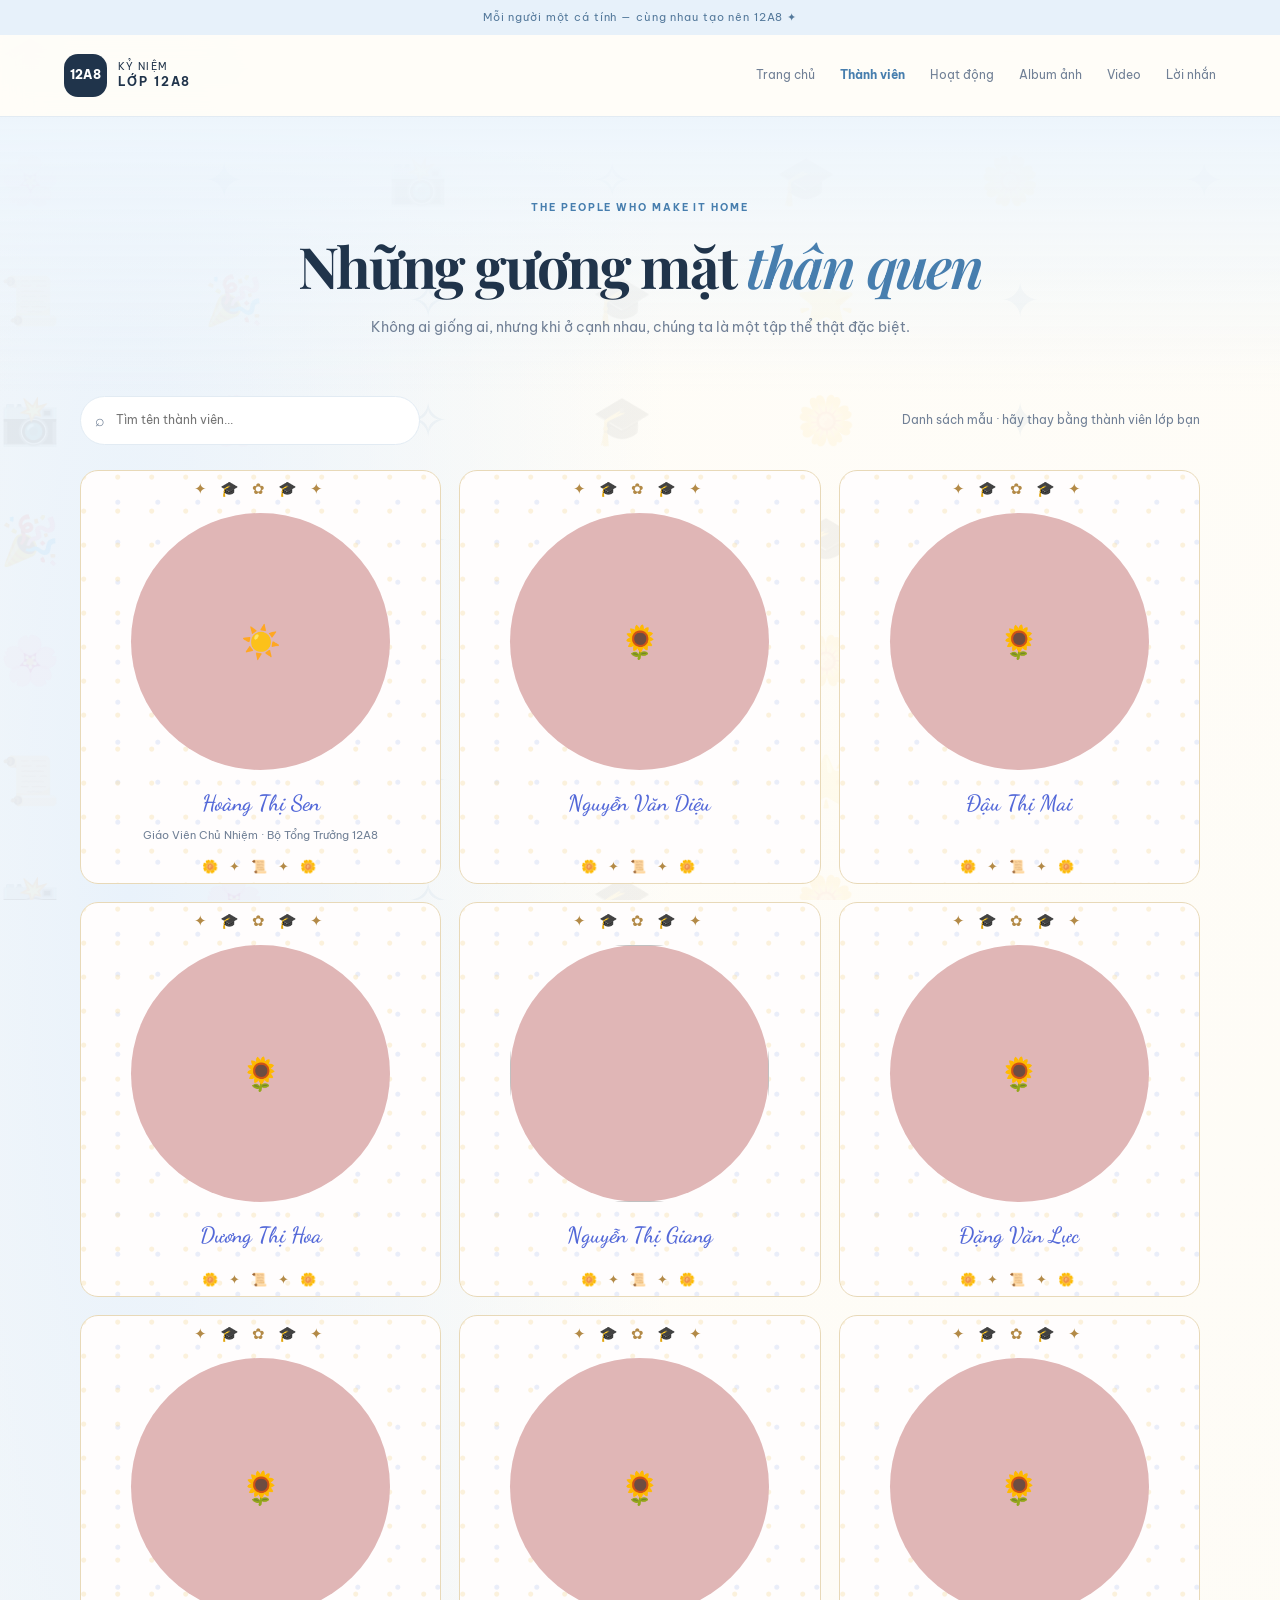
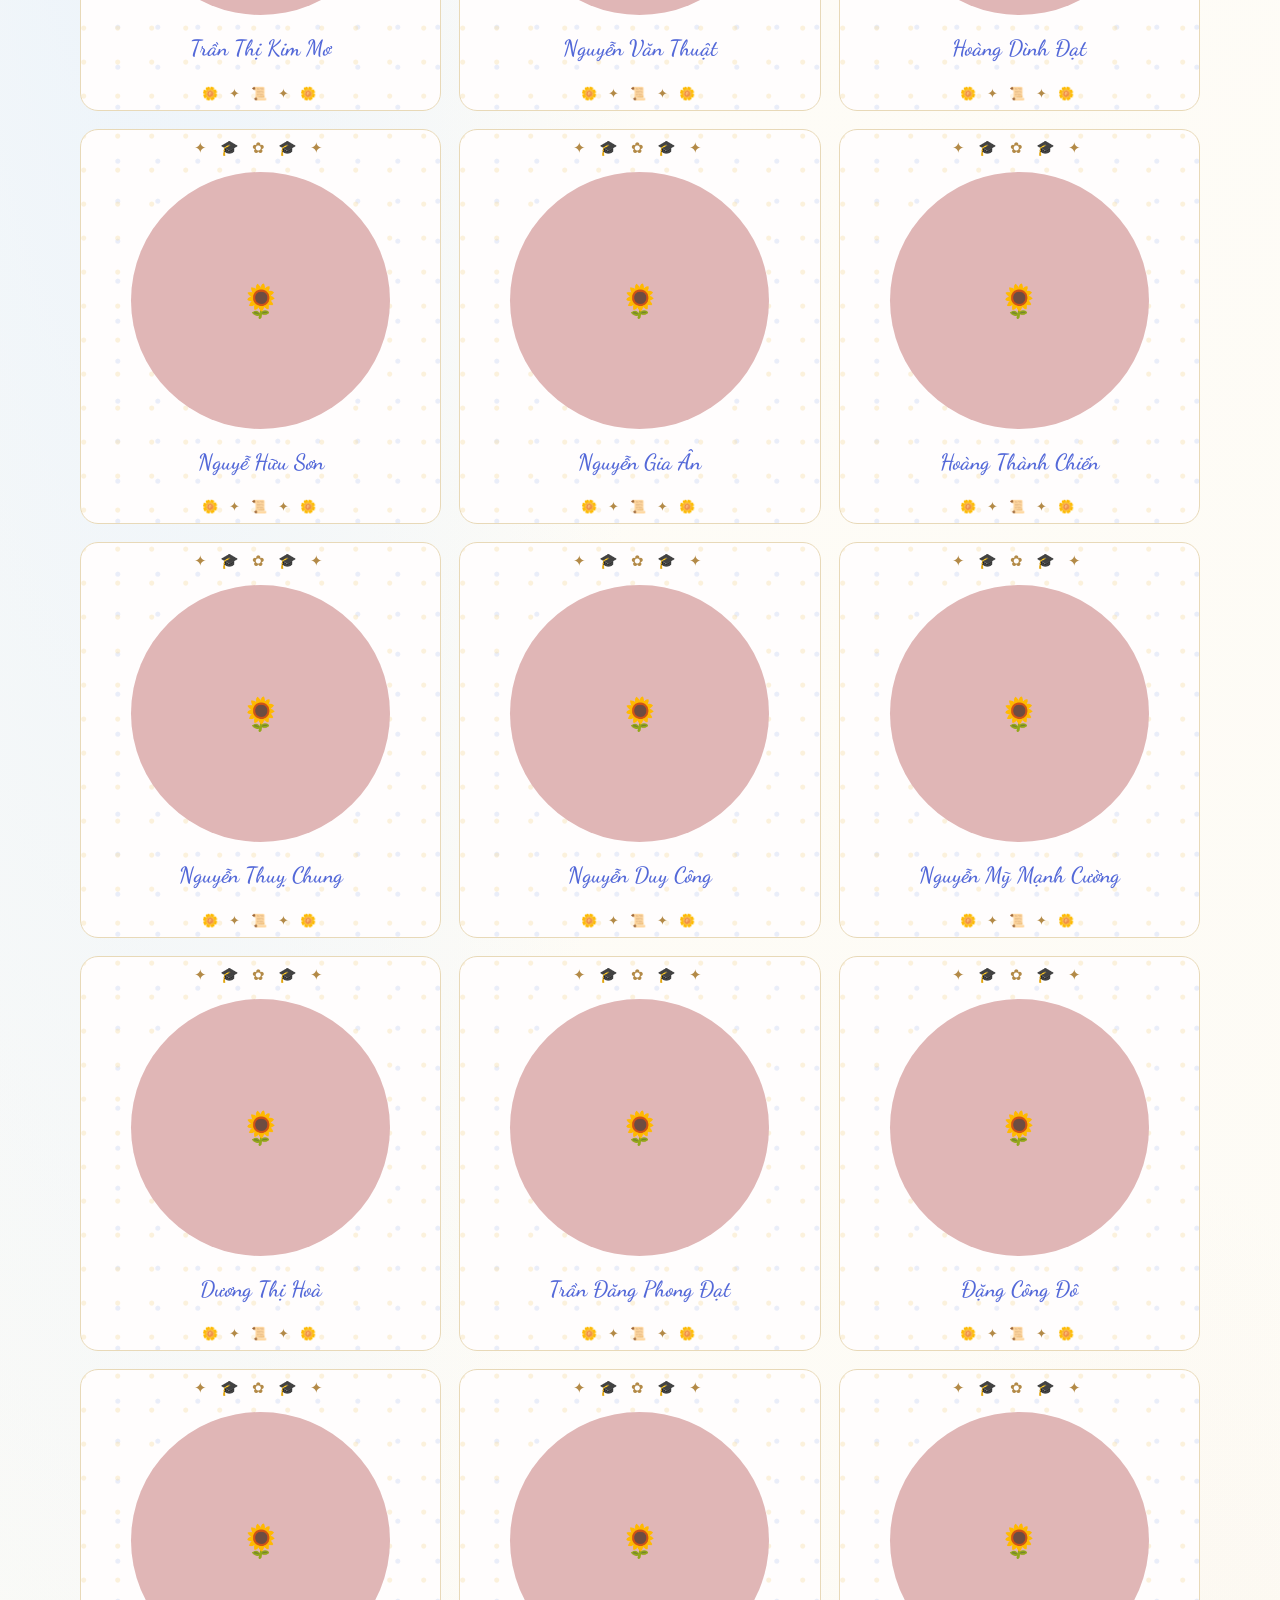
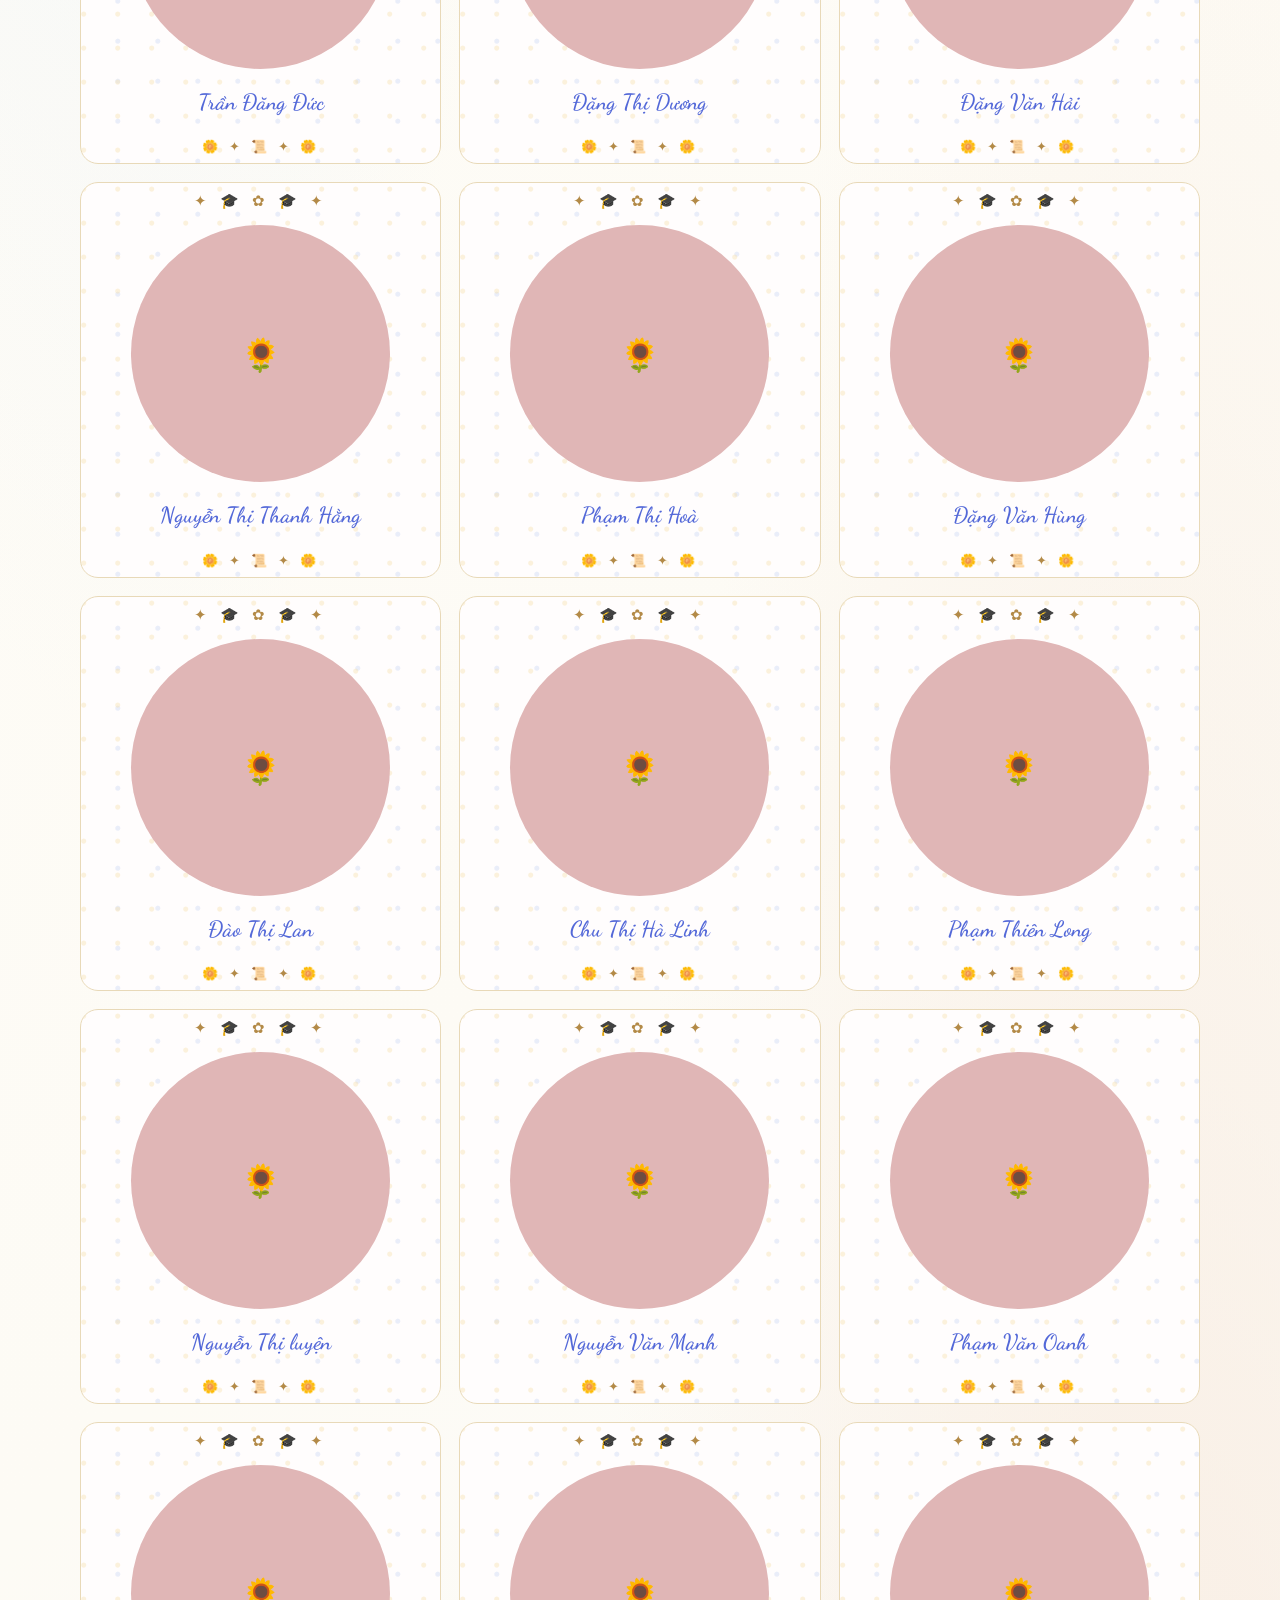
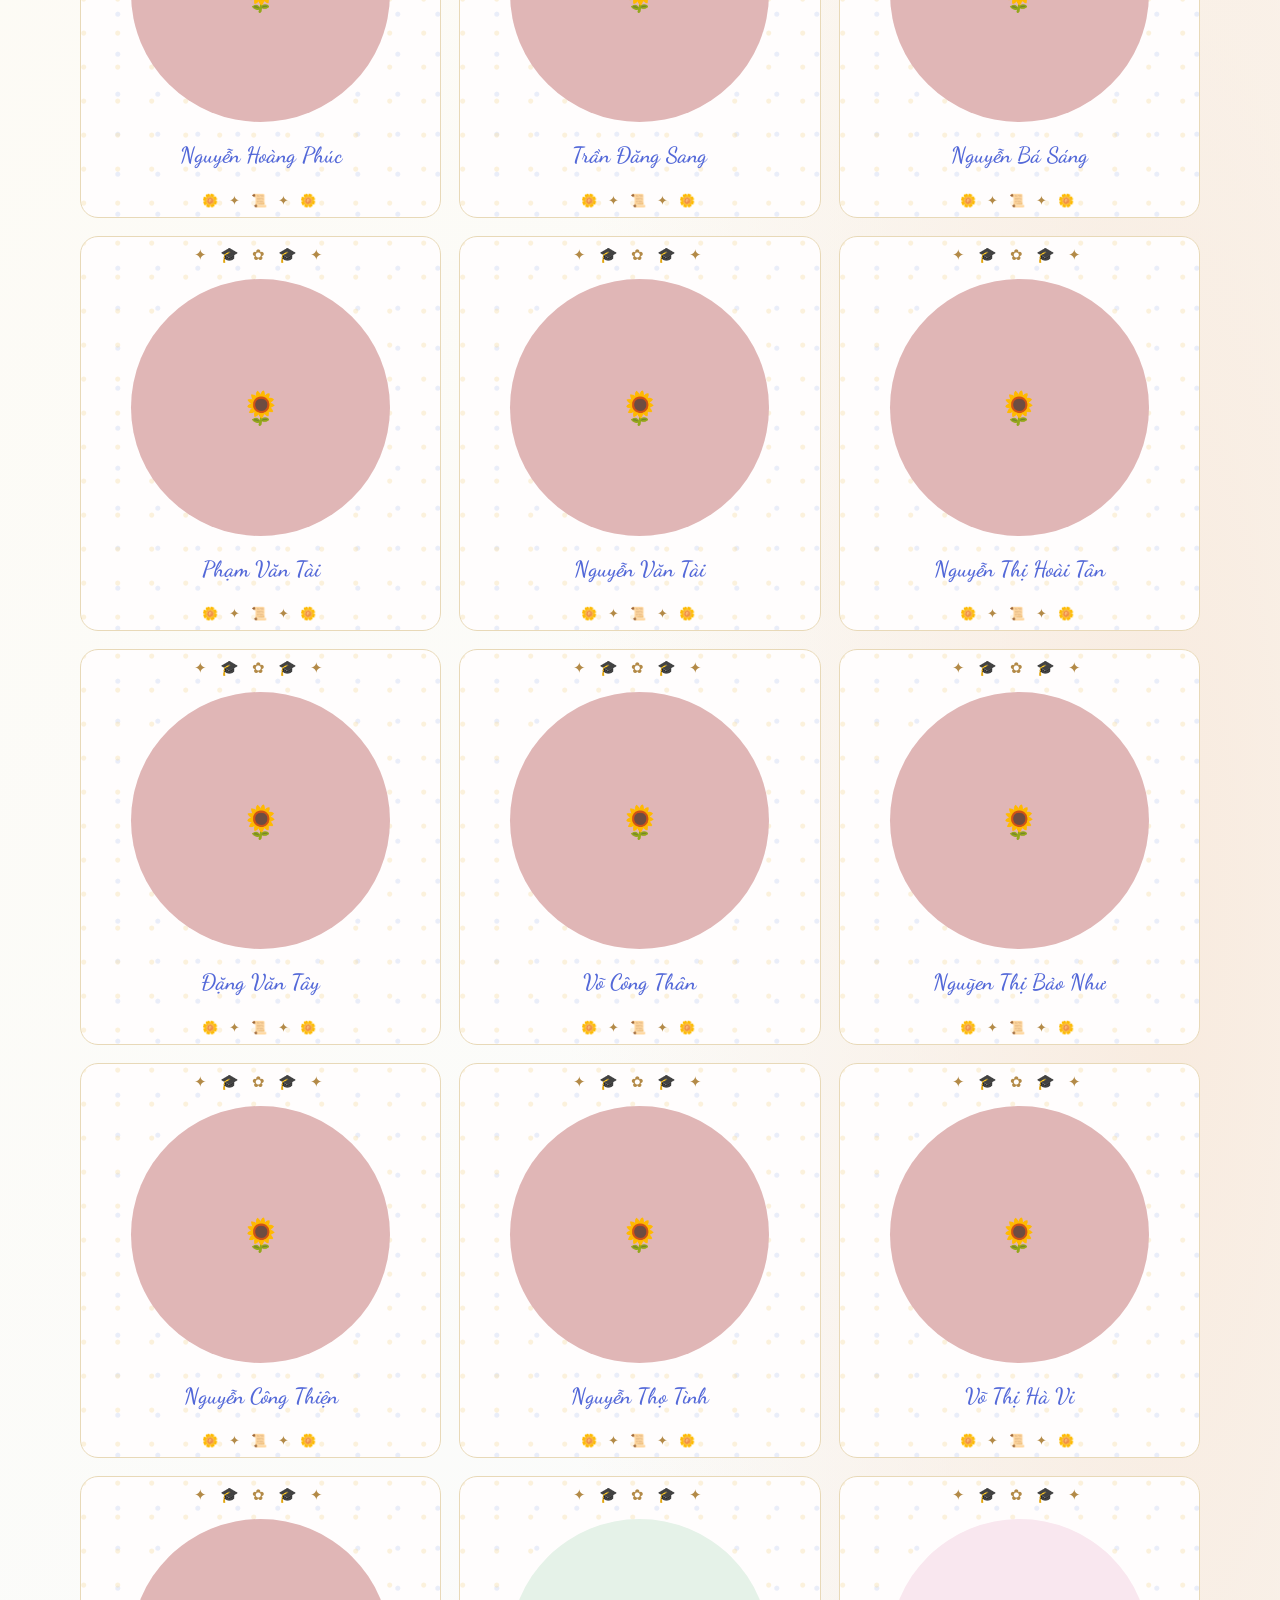
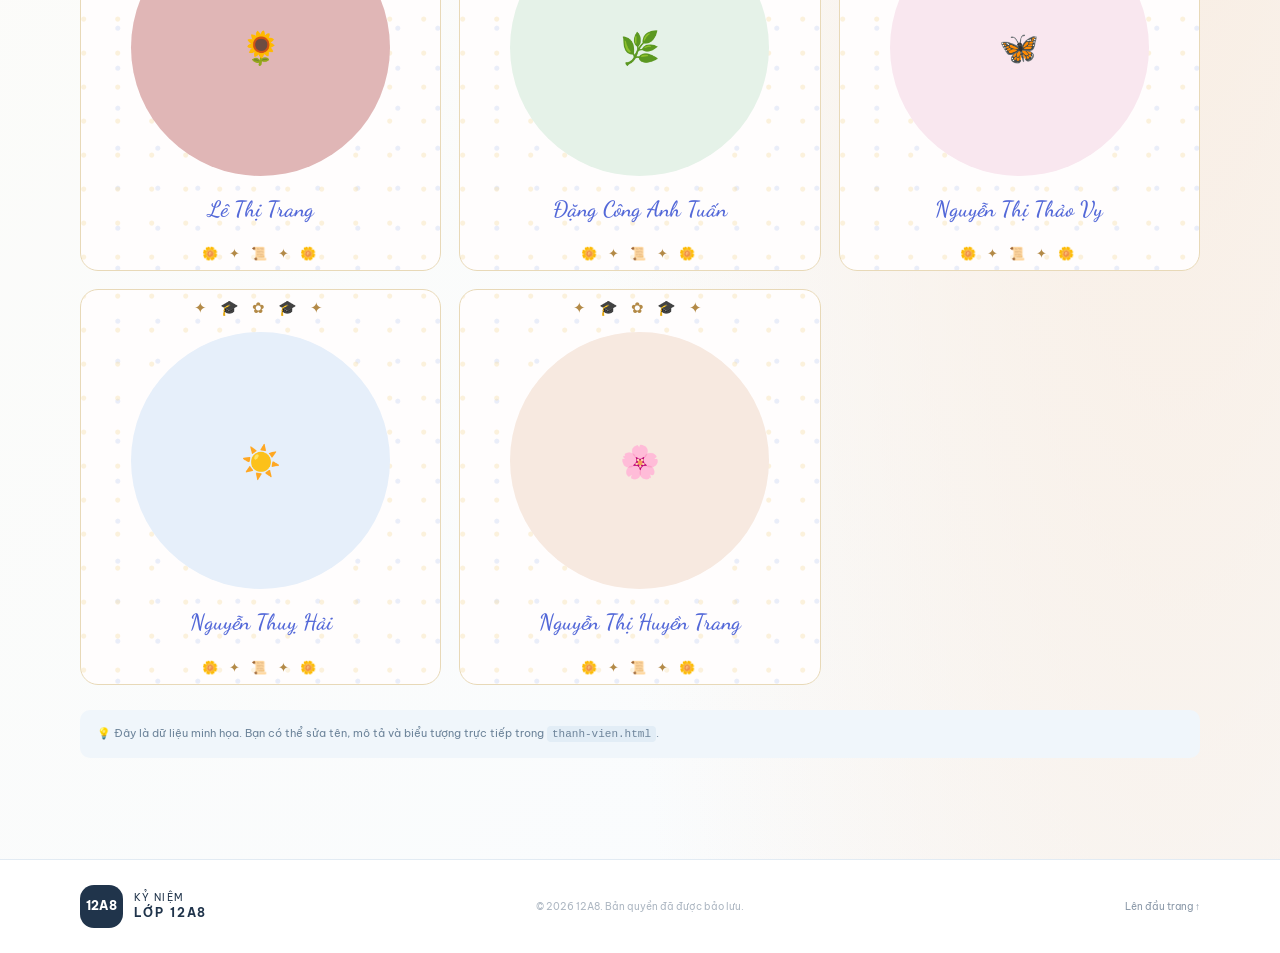
==== commit 3298cc19: "Thay ảnh" ====
--- a/thanh-vien.html
+++ b/thanh-vien.html
@@ -38,13 +38,6 @@
             <p>Giáo Viên Chủ Nhiệm · Bộ Tổng Trưởng 12A8</p>
           </article>
           <article class="member-card">
-            <div class="member-avatar avatar-b">
-              <img src="assets/image.png" alt=>
-            </div>
-            <h3>Nguyễn Thị Thanh</h3>
-            <p>Giáo Viên · Luôn vui vẻ</p>
-          </article>
-          <article class="member-card">
             <div class="member-avatar avatar-a">🌻</div>
             <h3>Nguyễn Văn Diệu</h3>
             <p></p>
